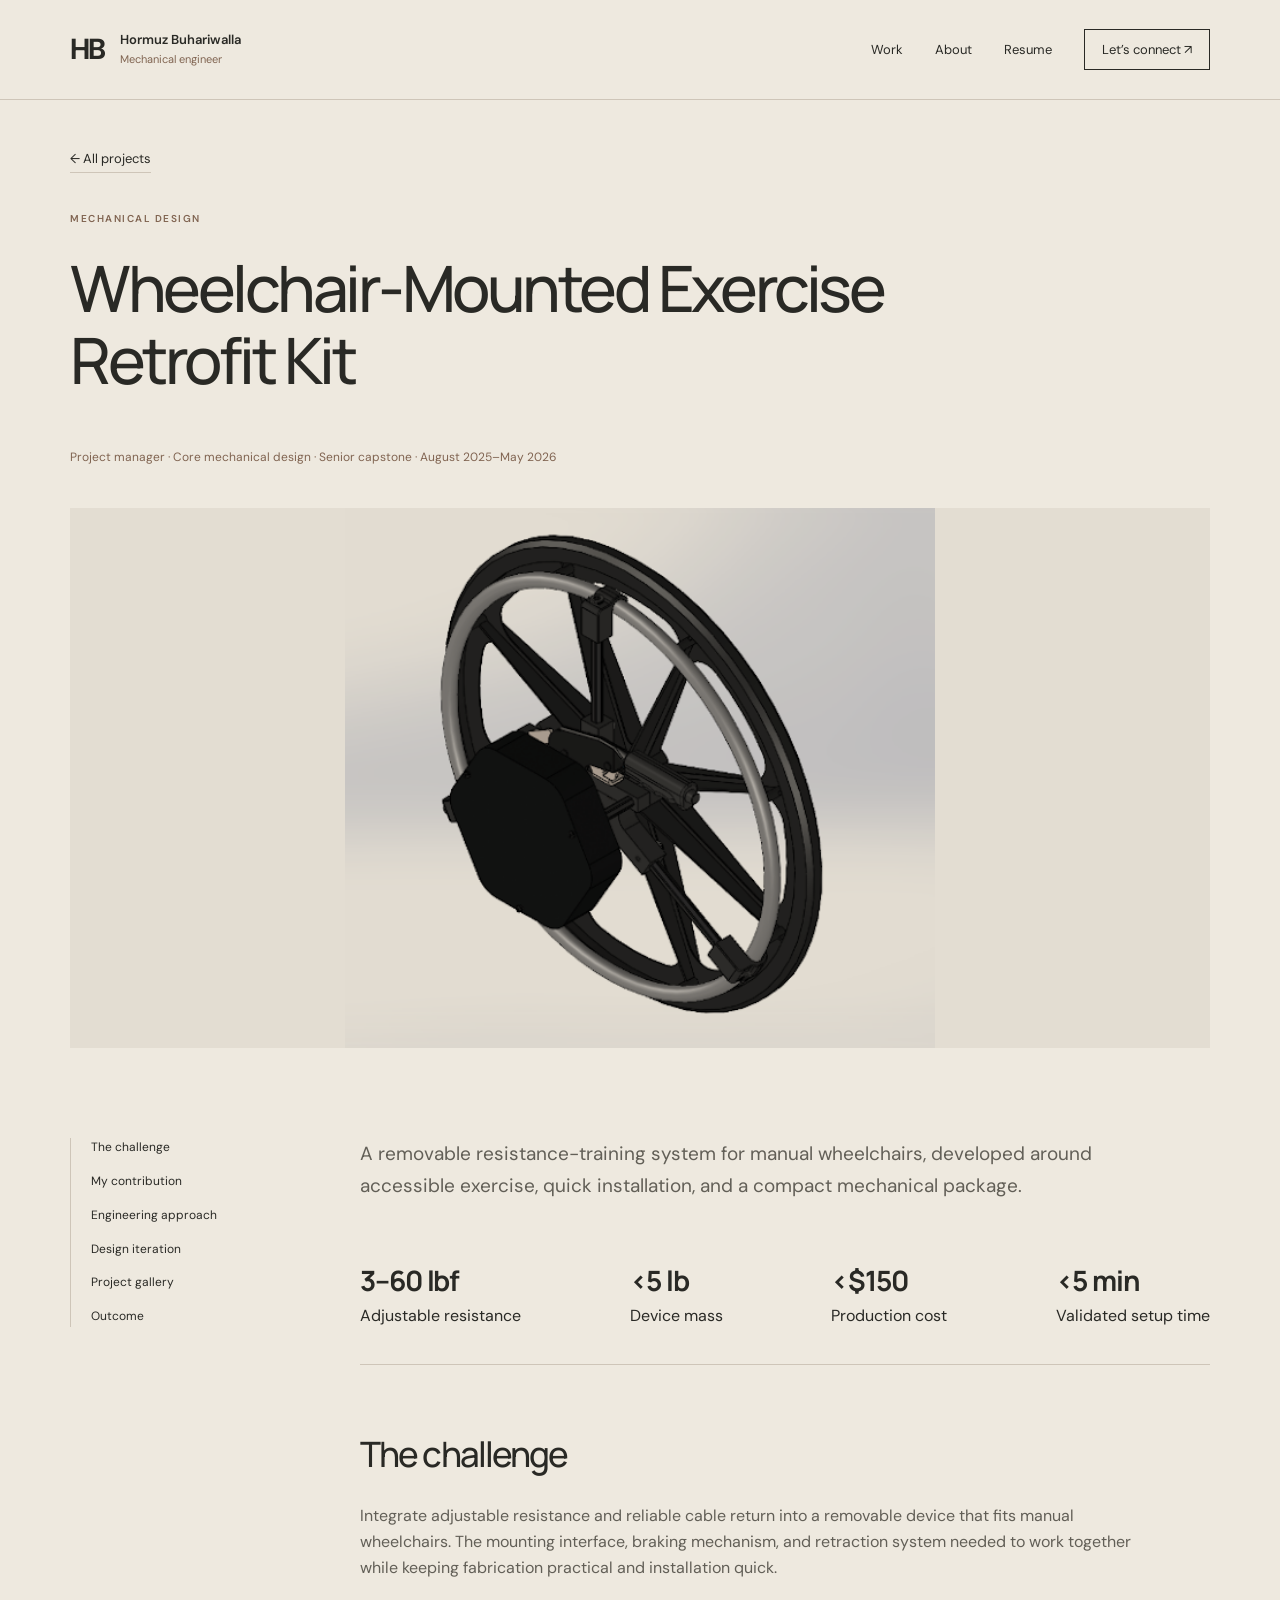
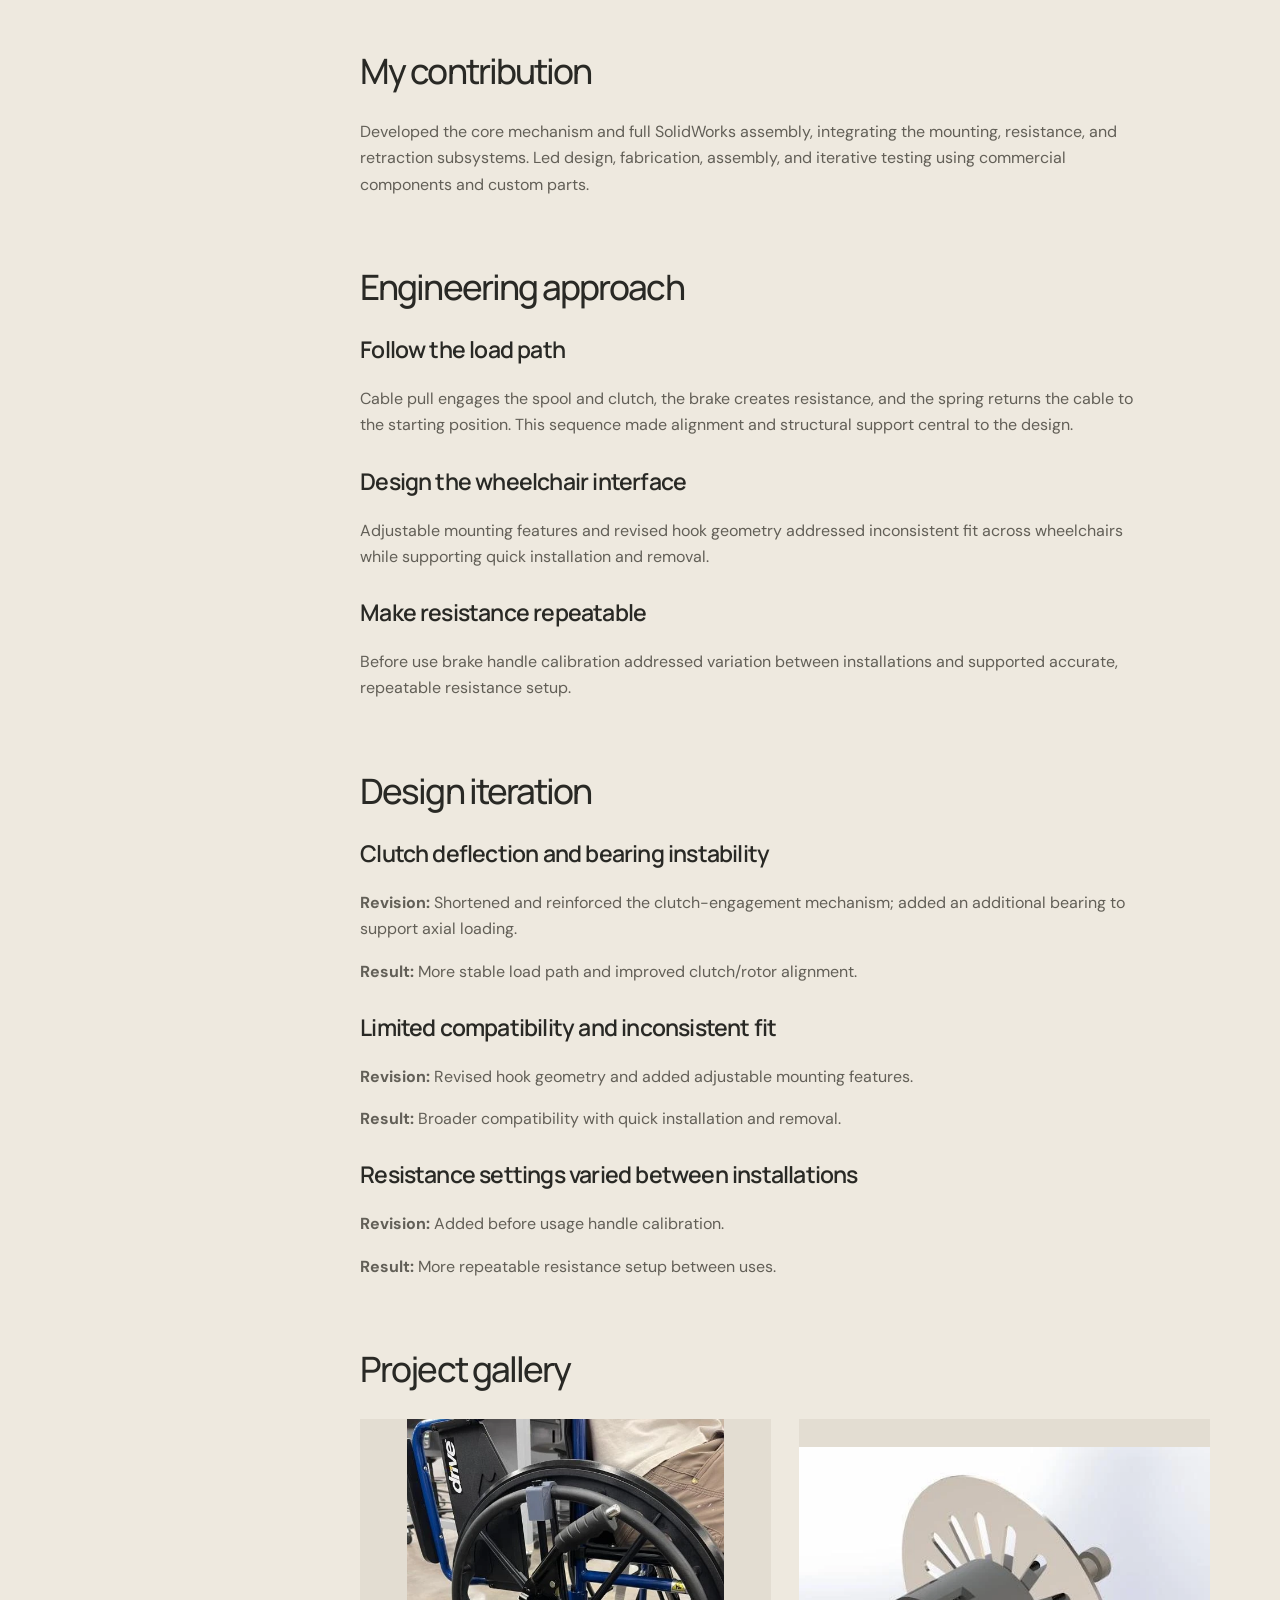
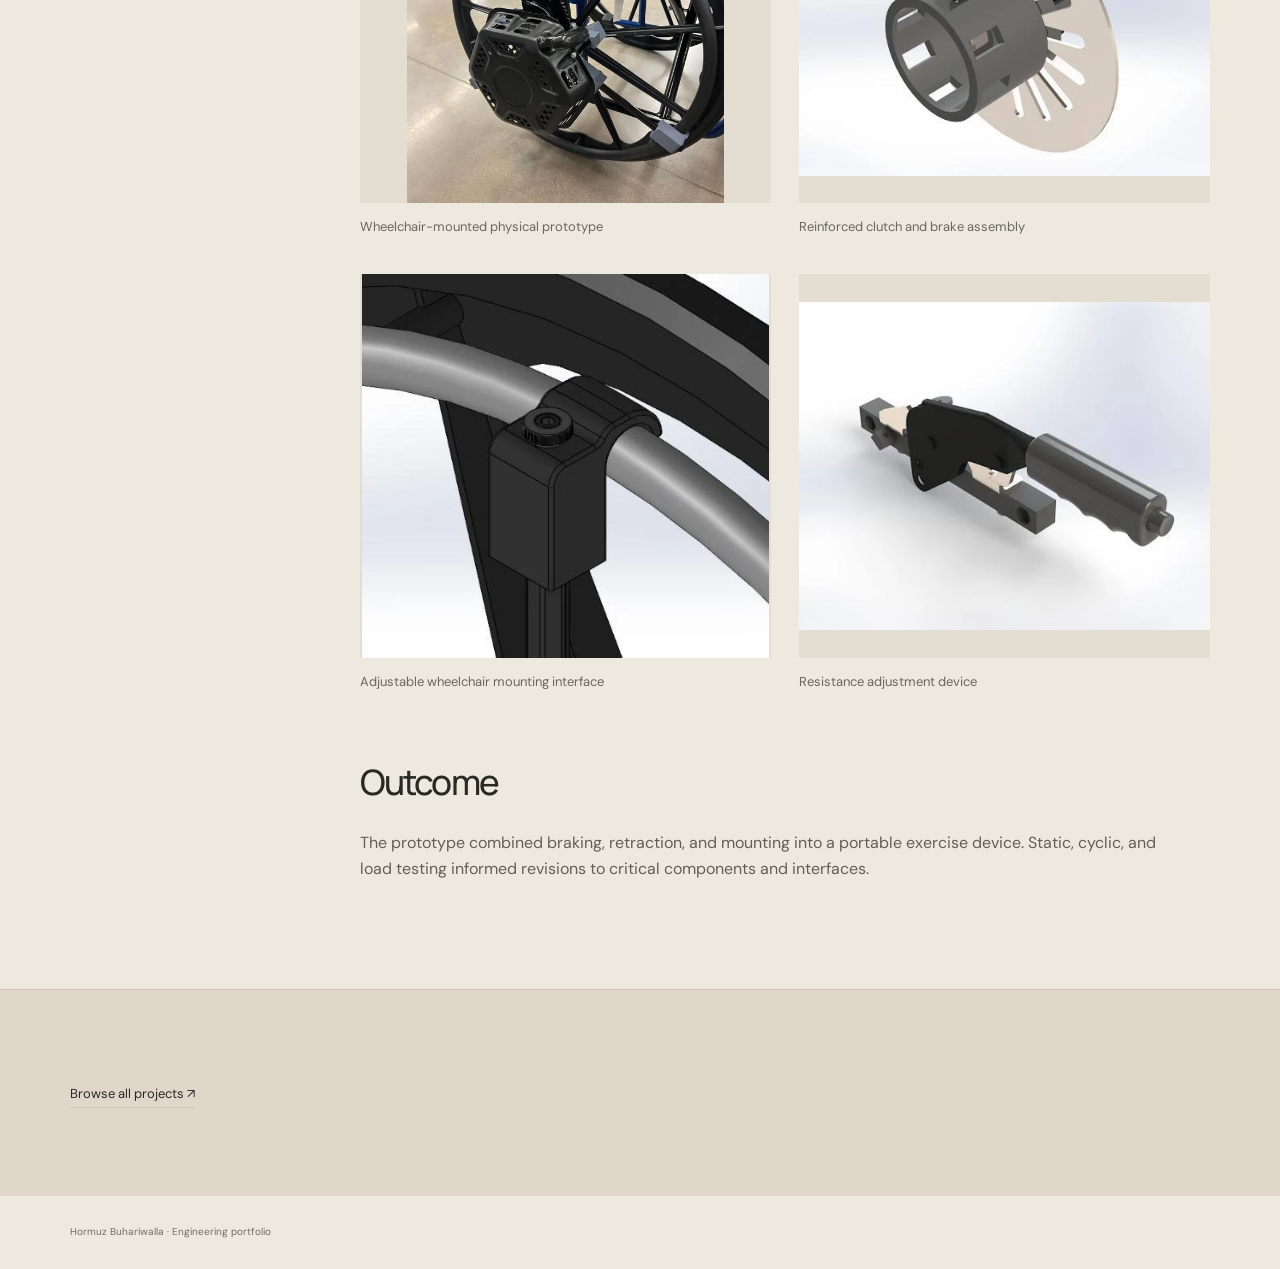
==== wheelchair-retrofit/index.html @ 3265df92 "Publish engineering portfolio v1" ====
<!doctype html><html lang="en"><head><meta charset="utf-8"><meta name="viewport" content="width=device-width,initial-scale=1"><title>Wheelchair-Mounted Exercise Retrofit Kit - Hormuz Buhariwalla Engineering Portfolio | Hormuz Buhariwalla</title><meta name="description" content="A removable resistance-training system for manual wheelchairs, developed around accessible exercise, quick installation, and a compact mechanical package. Project manager · Core mechanical design ·&amp;hellip;"><meta name="theme-color" content="#eee9df"><link rel="stylesheet" href="/assets/css/style.css?v&#x3D;de39eeb91b524e23d3dc7d03806f3d51"><meta name="generator" content="Publii Open-Source CMS for Static Site"></head><body data-assets="/assets"><a class="skip" href="#main">Skip to content</a><header><a class="brand" href="/">HB<span>Hormuz Buhariwalla<br><small>Mechanical engineer</small></span></a><button class="menu" aria-label="Toggle navigation" aria-expanded="false">Menu ☰</button><nav aria-label="Main navigation"><a href="/#work">Work</a><a href="/#about">About</a><a href="/#resume">Resume</a><a class="nav-contact" href="/#contact">Let’s connect ↗</a></nav></header><main id="main"><section class="case-hero section"><a class="text-link" href="/#work">← All projects</a><p class="eyebrow">Mechanical design</p><h1>Wheelchair-Mounted Exercise Retrofit Kit</h1><p class="role">Project manager · Core mechanical design · Senior capstone · August 2025–May 2026</p><div class="case-cover"><img src="/media/posts/1/system-on-wheel.jpg" alt="Wheelchair-Mounted Exercise Retrofit Kit"></div></section><div class="case-layout section"><aside aria-label="Case study navigation" id="case-nav"></aside><div class="case-content"><p class="lead">A removable resistance-training system for manual wheelchairs, developed around accessible exercise, quick installation, and a compact mechanical package.</p><div class="metrics"><div><strong>3–60 lbf</strong>Adjustable resistance</div><div><strong>&lt;5 lb</strong>Device mass</div><div><strong>&lt;$150</strong>Production cost</div><div><strong>&lt;5 min</strong>Validated setup time</div></div><h2>The challenge</h2><p>Integrate adjustable resistance and reliable cable return into a removable device that fits manual wheelchairs. The mounting interface, braking mechanism, and retraction system needed to work together while keeping fabrication practical and installation quick.</p><h2>My contribution</h2><p>Developed the core mechanism and full SolidWorks assembly, integrating the mounting, resistance, and retraction subsystems. Led design, fabrication, assembly, and iterative testing using commercial components and custom parts.</p><h2>Engineering approach</h2><h3>Follow the load path</h3><p>Cable pull engages the spool and clutch, the brake creates resistance, and the spring returns the cable to the starting position. This sequence made alignment and structural support central to the design.</p><h3>Design the wheelchair interface</h3><p>Adjustable mounting features and revised hook geometry addressed inconsistent fit across wheelchairs while supporting quick installation and removal.</p><h3>Make resistance repeatable</h3><p>Before use brake handle calibration addressed variation between installations and supported accurate, repeatable resistance setup.</p><h2>Design iteration</h2><h3>Clutch deflection and bearing instability</h3><p><strong>Revision:</strong> Shortened and reinforced the clutch-engagement mechanism; added an additional bearing to support axial loading.</p><p><strong>Result:</strong> More stable load path and improved clutch/rotor alignment.</p><h3>Limited compatibility and inconsistent fit</h3><p><strong>Revision:</strong> Revised hook geometry and added adjustable mounting features.</p><p><strong>Result:</strong> Broader compatibility with quick installation and removal.</p><h3>Resistance settings varied between installations</h3><p><strong>Revision:</strong> Added before usage handle calibration.</p><p><strong>Result:</strong> More repeatable resistance setup between uses.</p><h2>Project gallery</h2><div class="case-gallery"><figure class="post__image"><img src="/media/posts/1/p2-1.webp" alt="Wheelchair-mounted physical prototype" loading="lazy"><figcaption>Wheelchair-mounted physical prototype</figcaption></figure><figure class="post__image"><img src="/media/posts/1/p3-0.webp" alt="Reinforced clutch and brake assembly" loading="lazy"><figcaption>Reinforced clutch and brake assembly</figcaption></figure><figure class="post__image"><img src="/media/posts/1/p3-1.webp" alt="Adjustable wheelchair mounting interface" loading="lazy"><figcaption>Adjustable wheelchair mounting interface</figcaption></figure><figure class="post__image"><img src="/media/posts/1/p3-2.webp" alt="Resistance adjustment device" loading="lazy"><figcaption>Resistance adjustment device</figcaption></figure></div><h2>Outcome</h2><p>The prototype combined braking, retraction, and mounting into a portable exercise device. Static, cyclic, and load testing informed revisions to critical components and interfaces.</p></div></div><section class="next-project section"><a class="text-link" href="/#work">Browse all projects ↗</a></section></main><footer><span>Hormuz Buhariwalla · Engineering portfolio</span></footer><dialog id="lightbox"><button aria-label="Close image">Close ✕</button><img alt=""><p></p></dialog><script defer="defer" src="/assets/js/main.js"></script></body></html>
---- assets/css/style.css ----
@import "https://fonts.googleapis.com/css2?family=DM+Sans:wght@400;500;600;700&family=Manrope:wght@400;500;600;700;800&display=swap";:root{--cream:#eee9df;--ink:#292925;--brown:#806451;--line:#cec5b8;--paper:#f7f4ee}*{box-sizing:border-box}html{scroll-behavior:smooth;scroll-padding-top:105px}body{background:var(--cream);color:var(--ink);margin:0;font-family:DM Sans,sans-serif;font-size:16px;line-height:1.65}a{color:inherit;text-decoration:none}button{font:inherit;cursor:pointer}img{max-width:100%;display:block}button,a{touch-action:manipulation}a:focus-visible{outline:3px solid var(--brown);outline-offset:5px}button:focus-visible{outline:3px solid var(--brown);outline-offset:5px}.skip{z-index:100;background:#fff;padding:10px;position:fixed;top:-100px}.skip:focus{top:0}header{border-bottom:1px solid var(--line);background:var(--cream);z-index:10;justify-content:space-between;align-items:center;height:100px;padding:0 5.5%;display:flex;position:sticky;top:0}.brand{letter-spacing:-2px;align-items:center;gap:16px;font-size:29px;font-weight:700;display:flex}.brand>span{letter-spacing:0;font-size:13px;font-weight:600;line-height:1.4}.brand small{color:var(--brown);font-size:11px;font-weight:400}nav{align-items:center;gap:32px;font-size:13px;display:flex}.nav-contact{border:1px solid var(--ink);padding:9px 17px}.menu{display:none}.section{padding:90px 5.5%}h1,h2,h3,p{margin-top:0}h1,h2,h3{letter-spacing:-.055em;font-family:Manrope,sans-serif;line-height:1.12}h1{font-size:clamp(44px,5.4vw,82px);font-weight:500}h2{margin-bottom:28px;font-size:clamp(34px,3.6vw,54px);font-weight:500}h3{letter-spacing:-.035em;font-size:25px;font-weight:600}em{color:var(--brown);font-family:Georgia,serif;font-weight:400}.eyebrow{letter-spacing:.15em;text-transform:uppercase;color:var(--brown);margin-bottom:24px;font-size:10px;font-weight:600}.dot{background:var(--brown);border-radius:50%;width:7px;height:7px;margin-right:8px;display:inline-block}.lead{max-width:650px;font-size:19px;line-height:1.7}.hero{grid-template-columns:1.05fr 1fr;gap:5%;min-height:690px;padding:65px 5.5% 70px;display:grid}.hero-copy{align-self:center}.hero h1{margin-bottom:25px}.hero .lead{max-width:470px;font-size:17px}.actions{flex-wrap:wrap;align-items:center;gap:26px;margin-top:32px;display:flex}.button{background:var(--ink);color:var(--paper);border:1px solid var(--ink);justify-content:space-between;align-items:center;gap:38px;padding:15px 21px;font-size:13px;display:inline-flex}.button:hover{background:var(--brown)}.text-link{border-bottom:1px solid var(--line);padding-bottom:5px;font-size:13px}.hero-note{color:#706b62;max-width:400px;margin-top:36px;font-size:11px}.hero-visual{background:#e3ddd1;flex-direction:column;min-height:510px;display:flex;position:relative;overflow:hidden}.hero-visual img{object-fit:contain;mix-blend-mode:multiply;width:100%;height:440px;transition:transform .6s}.hero-visual:hover img{transform:scale(1.035)}.visual-label{text-transform:uppercase;letter-spacing:.14em;color:var(--brown);padding:25px 28px 0;font-size:10px}.visual-caption{border-top:1px solid #ccc3b5;justify-content:space-between;margin-top:auto;padding:22px 28px;font-size:11px;display:flex}.section-heading{justify-content:space-between;align-items:flex-end;gap:50px;margin-bottom:40px;display:flex}.section-heading>p{color:#69675e;max-width:335px;font-size:14px}.section-heading h2{margin-bottom:0}.work{border-top:1px solid var(--line)}.filters{flex-wrap:wrap;gap:10px;margin:35px 0;display:flex}.filters button{border:1px solid var(--line);background:0 0;border-radius:20px;padding:8px 14px;font-size:11px}.filters button[aria-pressed=true]{background:var(--ink);color:var(--paper);border-color:var(--ink)}.project-grid{grid-template-columns:1fr 1fr;gap:55px 32px;display:grid}.project-card[hidden]{display:none}.card-image{background:#e3ddd2;height:350px;margin-bottom:24px;position:relative;overflow:hidden}.card-image img{object-fit:contain;mix-blend-mode:multiply;width:100%;height:100%;transition:transform .4s}.project-card:hover img{transform:scale(1.04)}.card-number{font-size:11px;position:absolute;top:20px;left:22px}.card-arrow{border:1px solid var(--ink);text-align:center;border-radius:50%;width:36px;height:36px;line-height:34px;position:absolute;bottom:20px;right:20px}.project-card .eyebrow{margin-bottom:10px}.project-card h3{max-width:440px;margin-bottom:10px}.project-card>p:not(.eyebrow){color:#69675e;margin-bottom:15px;font-size:14px}.tags{flex-wrap:wrap;gap:8px;display:flex}.tags span{border:1px solid var(--line);padding:4px 10px;font-size:10px}.cad{background:var(--ink);color:var(--cream)}.cad .eyebrow,.cad em{color:#c4a48b}.cad .section-heading>p{color:#b5b4aa}.cad-grid{grid-template-columns:repeat(3,1fr);gap:28px;display:grid}.cad-grid h3{margin:25px 0 12px;font-size:22px}.cad-grid p{color:#b5b4aa;font-size:13px}.zoom{background:#e4e1dc;border:0;width:100%;padding:0;display:block;position:relative}.zoom img{object-fit:contain;width:100%;height:280px}.zoom span{background:var(--paper);color:var(--ink);padding:5px 10px;font-size:10px;position:absolute;bottom:12px;right:12px}.about{grid-template-columns:.65fr 1fr;align-items:center;gap:9%;display:grid}.about>img{object-fit:cover;width:100%;max-height:520px}.about p:not(.eyebrow){color:#66645d}.skill-list{flex-wrap:wrap;gap:8px;margin-top:25px;display:flex}.skill-list span{background:#e0d8cc;padding:7px 11px;font-size:11px}.resume{border-top:1px solid var(--line);grid-template-columns:1fr 1fr;gap:9%;display:grid}.timeline article{border-bottom:1px solid var(--line);margin-bottom:23px;padding:0 0 20px}.timeline article>span{color:var(--brown);font-size:10px}.timeline h3{margin:8px 0;font-size:20px}.timeline p{color:#69675e;margin:0;font-size:13px}.contact{text-align:center;background:#ded4c5}.contact h2{font-size:clamp(42px,5vw,74px)}.contact>p:not(.eyebrow){max-width:510px;margin:0 auto}.contact .actions{justify-content:center}.email{margin-top:25px;font-size:12px;display:inline-block}.copy-email{background:0 0;border:0;margin-left:12px;font-size:10px;text-decoration:underline}.copy-status{min-height:20px;font-size:11px;display:block}footer{color:#726c62;justify-content:space-between;padding:28px 5.5%;font-size:10px;display:flex}.case-hero{padding-top:45px}.case-hero>.eyebrow{margin-top:40px}.case-hero h1{max-width:1000px;font-size:clamp(42px,5vw,72px)}.role{color:var(--brown);margin-top:20px;font-size:12px}.case-cover{background:#e3ddd2;height:540px;margin-top:40px}.case-cover img{object-fit:contain;mix-blend-mode:multiply;width:100%;height:100%}.metrics{border-bottom:1px solid var(--line);justify-content:space-between;gap:20px;padding:35px 0;display:flex}.metrics strong{letter-spacing:-.04em;font-family:Manrope,sans-serif;font-size:28px;display:block}.metrics span{color:#6a655d;font-size:11px}.case-layout{grid-template-columns:210px 1fr;gap:7%;padding-top:0;display:grid}.case-layout aside{border-left:1px solid var(--line);flex-direction:column;align-self:start;gap:14px;padding-left:20px;font-size:12px;display:flex;position:sticky;top:135px}.case-content>section{margin-bottom:75px;scroll-margin-top:120px}.case-content p{color:#625f57;max-width:800px}.case-content h2{font-size:35px}.approach{border-top:1px solid var(--line);gap:25px;margin-top:25px;padding-top:25px;display:flex}.approach>span{color:var(--brown);font-size:11px}.approach h3{margin-bottom:12px;font-size:22px}.iteration-table article{border-top:1px solid var(--line);grid-template-columns:1fr 1fr 1fr;gap:22px;padding:25px 0;display:grid}.iteration-table h3{letter-spacing:-.02em;margin-top:10px;font-size:17px;line-height:1.4}.iteration-table small{text-transform:uppercase;letter-spacing:.12em;color:var(--brown);font-size:9px}.iteration-table p{margin-top:10px;font-size:13px}.gallery{grid-template-columns:1fr 1fr;gap:25px;display:grid}.gallery figure{margin:0}.gallery img{height:310px}.gallery figcaption{color:#6a655d;margin-top:12px;font-size:11px}.next-project{border-top:1px solid var(--line);background:#e0d7ca}.next-project h2{max-width:800px}.next-project a:hover h2{color:var(--brown)}dialog{background:var(--paper);border:0;max-width:90vw;max-height:90vh;padding:25px}dialog::backdrop{background:#191916cf}dialog img{object-fit:contain;max-width:80vw;max-height:70vh;margin:auto}dialog button{background:0 0;border:0;margin-bottom:15px;margin-left:auto;font-size:12px;display:block}dialog p{text-align:center;margin:15px 0 0;font-size:12px}@media (min-width:1600px){main{max-width:1600px;margin:auto}}@media (max-width:900px){header{height:80px}.hero{gap:25px}.hero-visual{min-height:420px}.hero-visual img{height:340px}.visual-caption,.visual-caption span{display:block}.section{padding-top:65px;padding-bottom:65px}.card-image{height:280px}.case-layout{grid-template-columns:155px 1fr;gap:4%}.cad-grid{gap:18px}.cad-grid .zoom img{height:220px}.case-cover{height:430px}.metrics strong{font-size:22px}}@media (max-width:650px){header{height:76px;padding:0 6%}.brand{font-size:25px}.brand>span{font-size:11px}.menu{background:0 0;border:0;font-size:12px;display:block}nav{background:var(--cream);border-bottom:1px solid var(--line);padding:25px 6%;display:none;position:absolute;top:76px;left:0;right:0}nav.open{flex-direction:column;align-items:flex-start;gap:20px;display:flex}.hero{padding:40px 6%;display:block}.hero h1{font-size:48px}.hero .eyebrow{font-size:8px}.hero-visual{min-height:370px;margin-top:35px}.hero-visual img{height:310px}.visual-caption{padding:18px;font-size:10px;display:flex}.section{padding:55px 6%}.section-heading{display:block}.section-heading>p{margin-top:25px}.project-grid,.cad-grid,.about,.resume{grid-template-columns:1fr}.project-grid{gap:40px}.card-image{height:320px}.cad-grid{gap:30px}.cad-grid .zoom img{height:290px}.about{gap:35px}.about>img{max-width:300px;max-height:360px}.resume{gap:40px}.case-hero h1{font-size:40px}.case-cover{height:300px}.metrics{grid-template-columns:1fr 1fr;display:grid}.case-layout{padding-top:0;display:block}.case-layout aside{border:0;flex-flow:wrap;gap:10px 20px;margin-bottom:45px;padding:0;position:static}.case-content h2{font-size:30px}.iteration-table article{grid-template-columns:1fr;gap:5px}.gallery{grid-template-columns:1fr}.gallery img{height:300px}.contact .email{font-size:11px}footer{flex-direction:column;gap:20px}h3{font-size:24px}}@media (prefers-reduced-motion:reduce){html{scroll-behavior:auto}*{transition:none!important}}.case-content>h2{margin-top:70px;scroll-margin-top:120px}.case-content>h3{margin-top:30px;font-size:23px}.case-content>.metrics{margin-bottom:40px}.case-content>figure{margin:30px 0}.case-content>figure img{object-fit:contain;background:#e3ddd2;width:100%;max-height:520px}.case-content figcaption{color:#69675e;font-size:12px}.project-card p p{margin:0}.project-card img[hidden]{display:none}.case-gallery{grid-template-columns:repeat(2,minmax(0,1fr));gap:36px 28px;margin:30px 0 60px;display:grid}.case-gallery>figure{min-width:0;margin:0}.case-gallery>figure img,.case-gallery .zoom img{object-fit:contain;background:#e3ddd2;width:100%;height:clamp(340px,30vw,460px);max-height:none}.case-gallery figcaption{margin-top:14px;font-size:13px;line-height:1.6}@media (max-width:650px){.case-gallery{grid-template-columns:1fr;gap:30px}.case-gallery>figure img,.case-gallery .zoom img{height:340px}}.rack-gallery{grid-template-columns:repeat(3,minmax(0,1fr));gap:30px 22px;margin:30px 0 60px;display:grid}.rack-gallery>figure{min-width:0;margin:0}.rack-gallery>figure img,.rack-gallery .zoom img{object-fit:contain;background:#e3ddd2;width:100%;height:clamp(280px,28vw,420px);max-height:none}.rack-gallery figcaption{margin-top:14px;font-size:13px;line-height:1.6}.rack-gallery>.assembly-video{grid-column:1/-1;margin-top:12px}.assembly-video video{background:#292925;width:100%;height:auto;max-height:680px;display:block}@media (max-width:750px){.rack-gallery{grid-template-columns:1fr;gap:30px}.rack-gallery>figure img,.rack-gallery .zoom img{height:340px}}
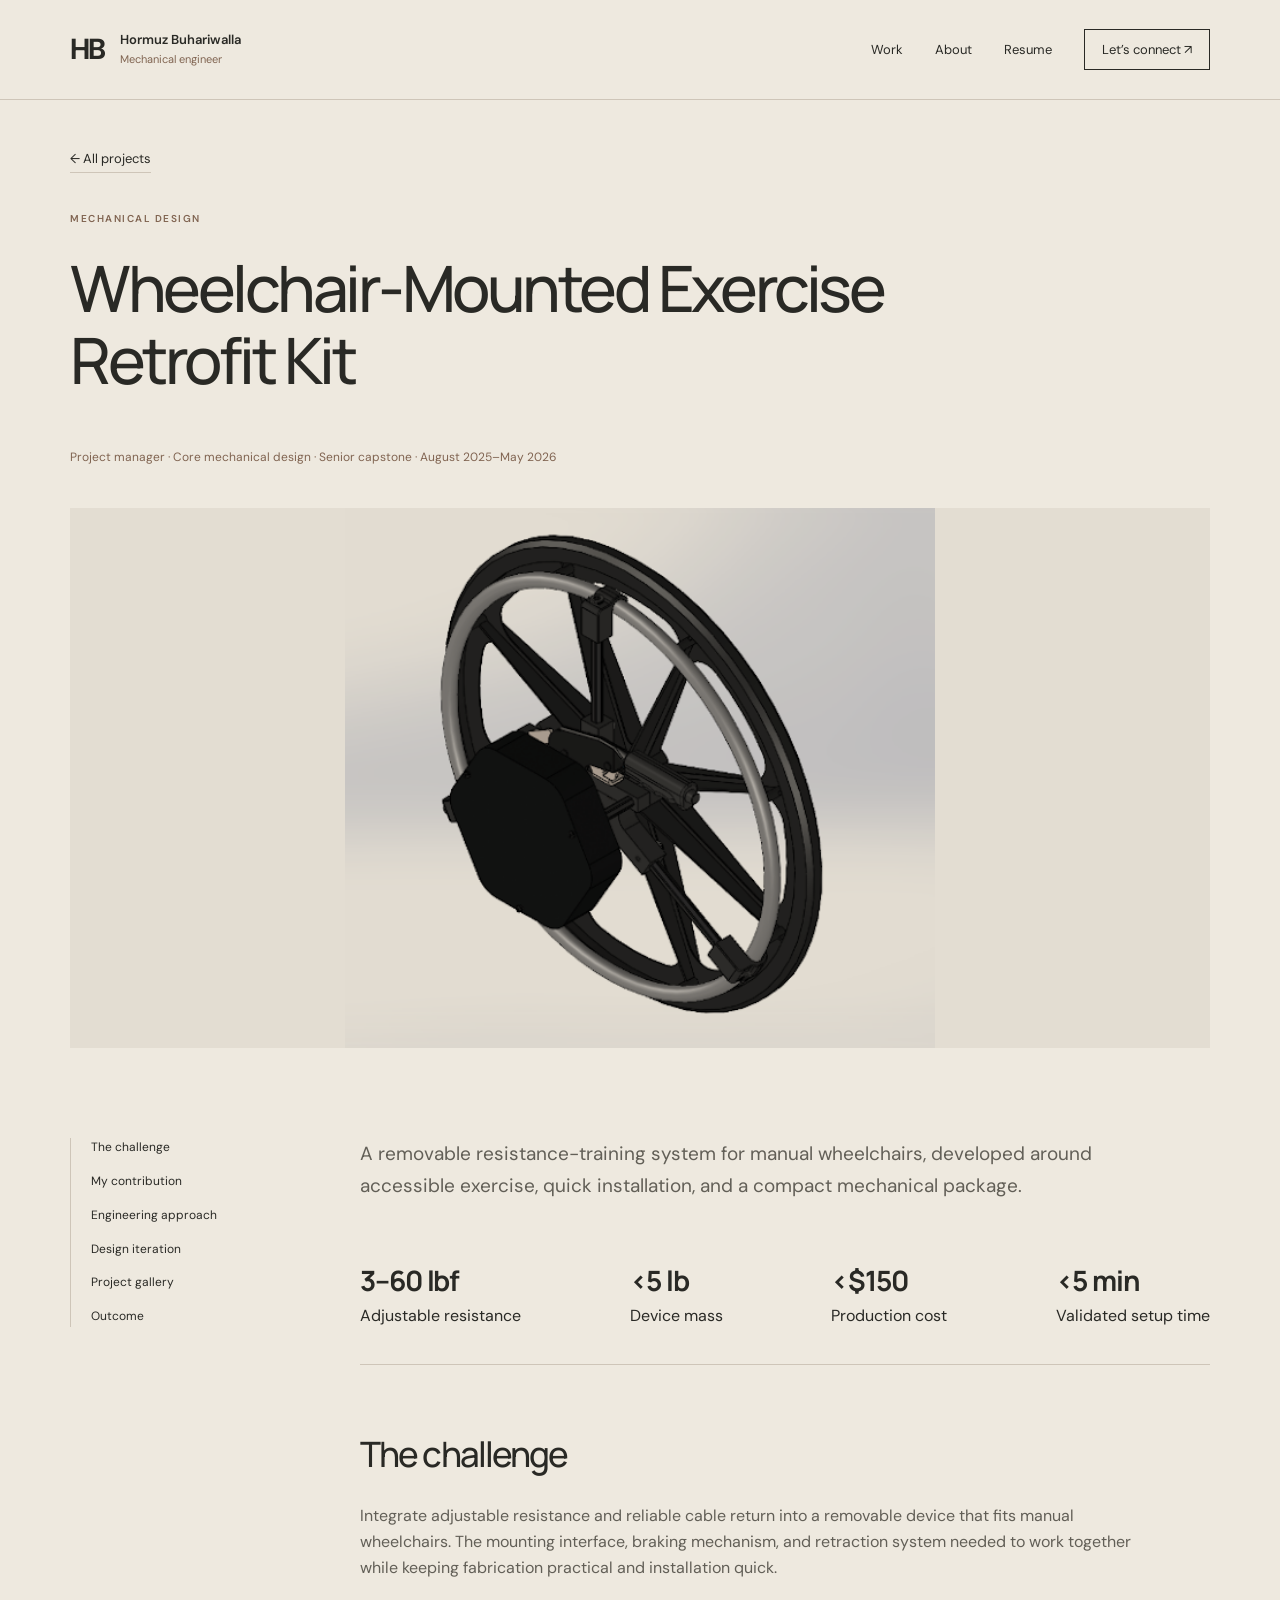
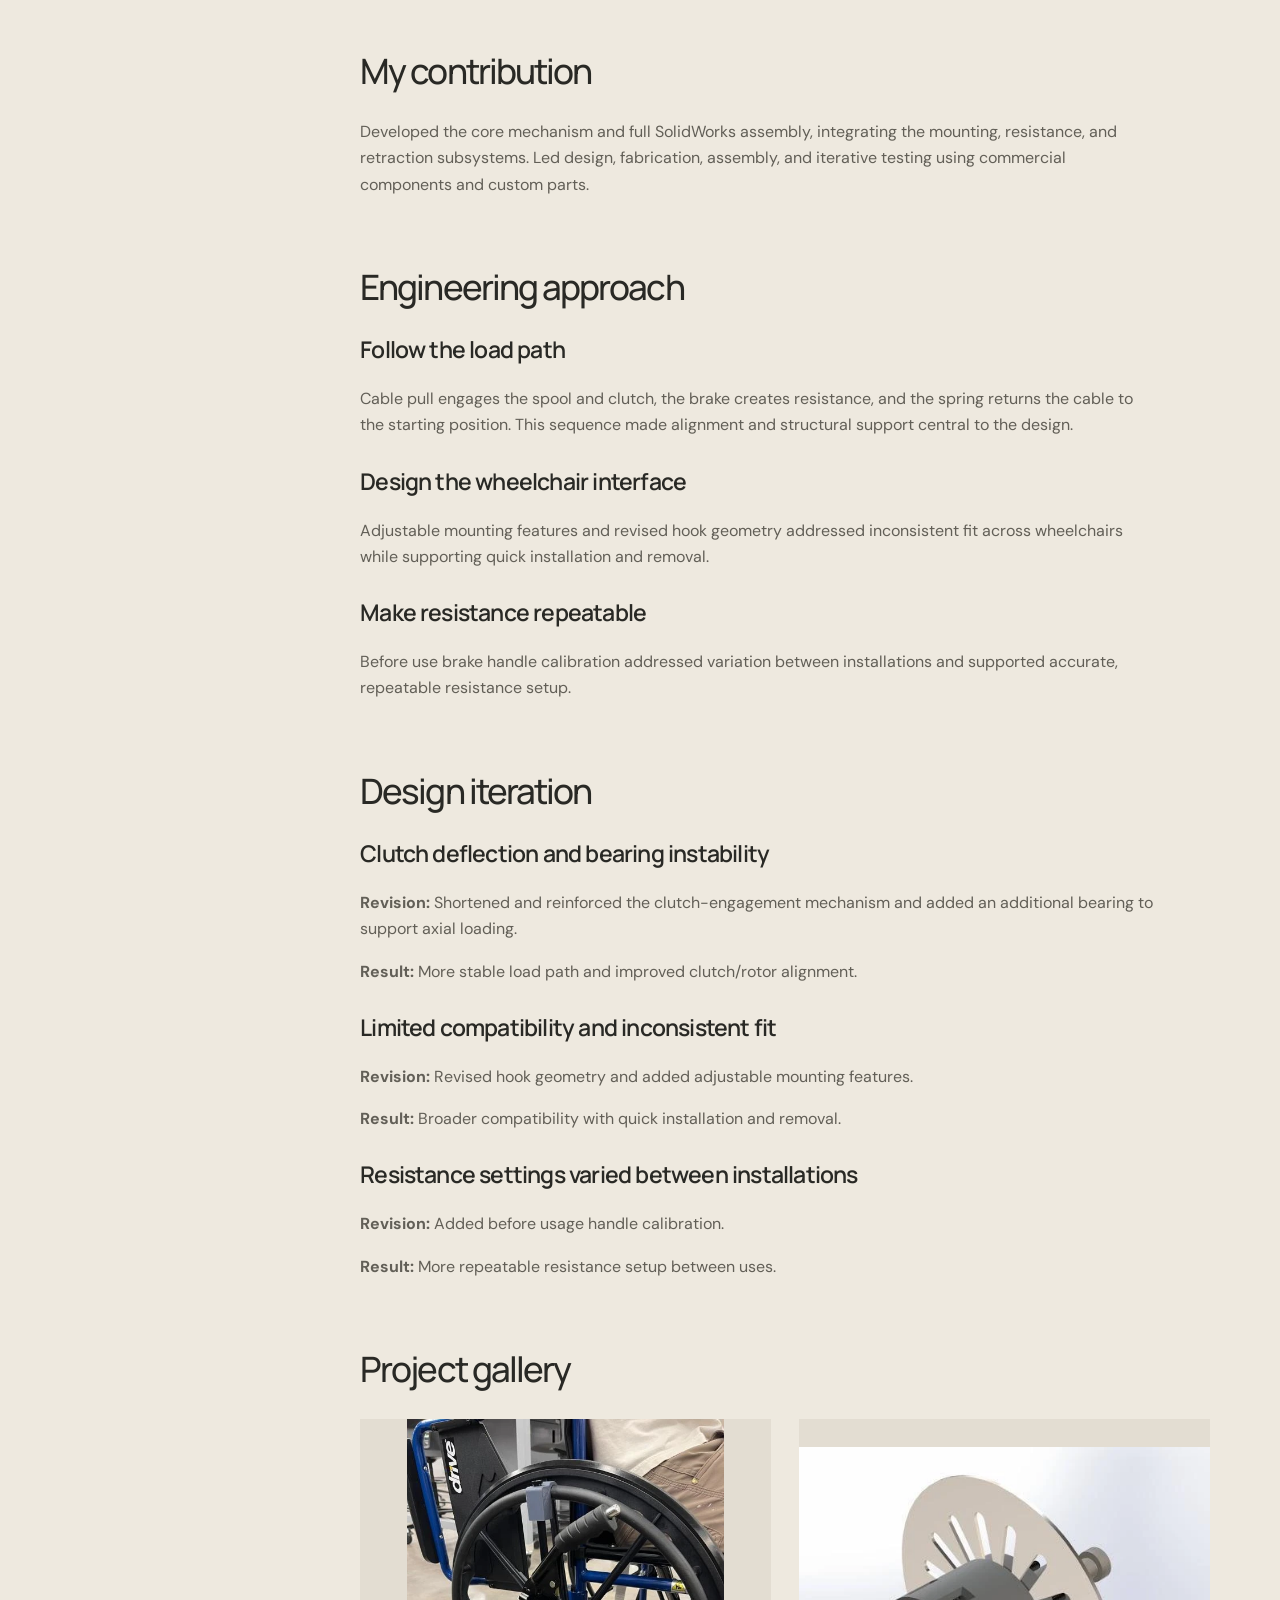
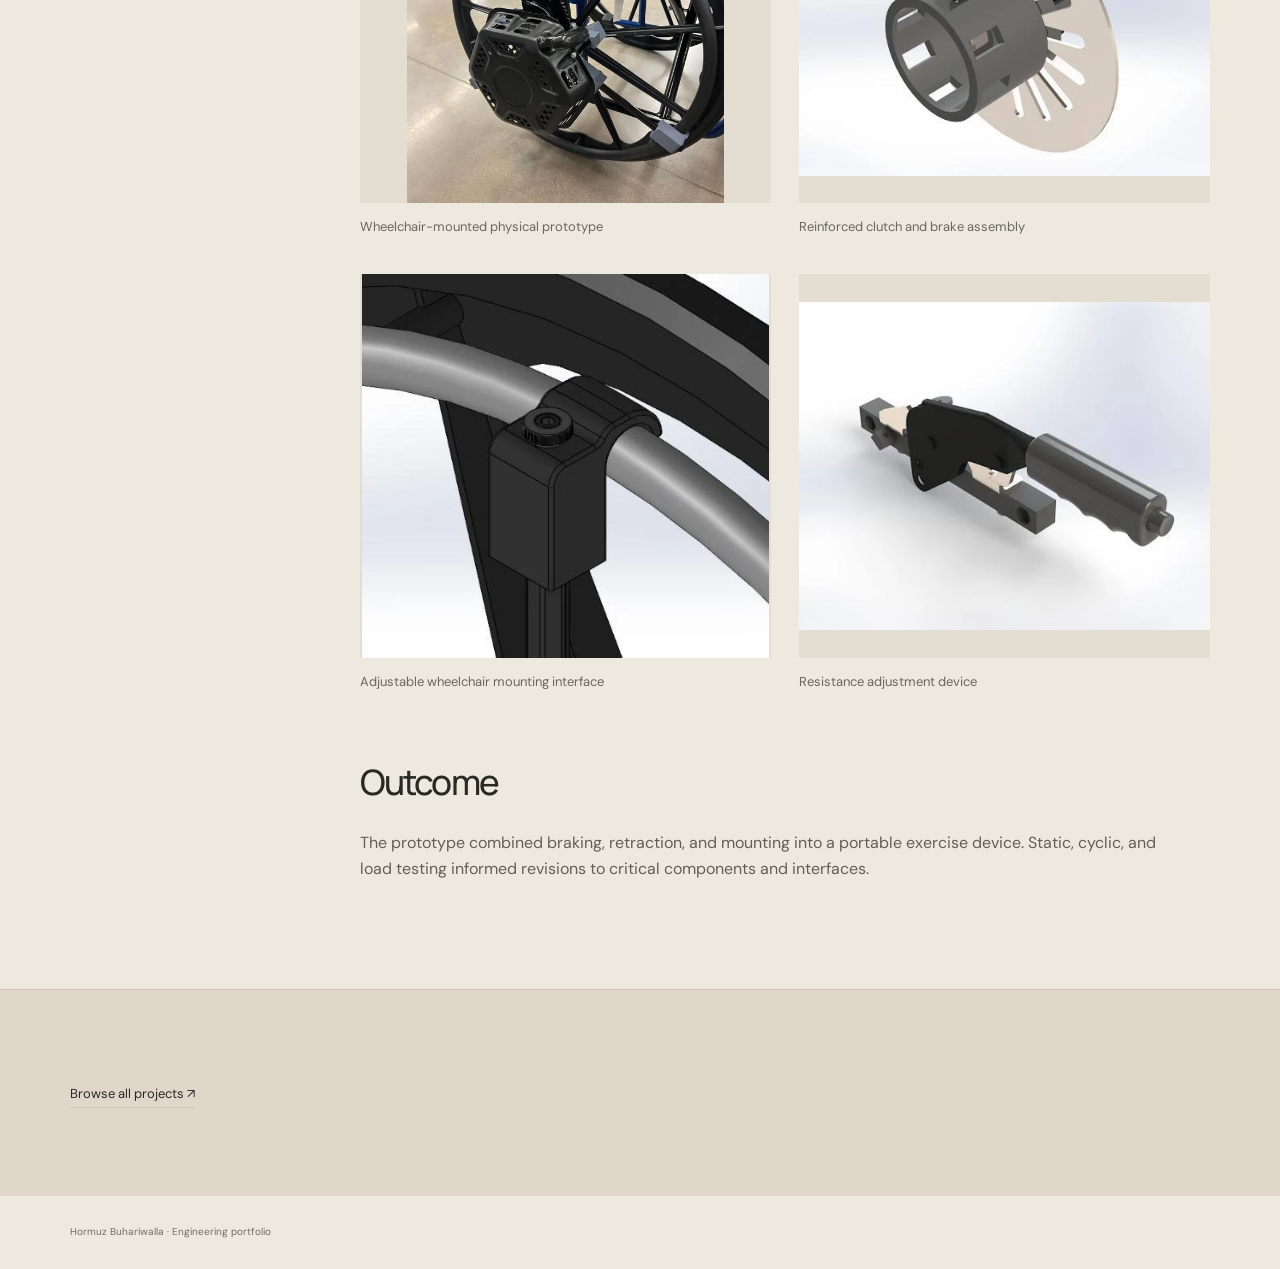
==== commit 7737cc6c: "Publish latest Publii changes and remove contact button" ====
--- a/wheelchair-retrofit/index.html
+++ b/wheelchair-retrofit/index.html
@@ -1 +1 @@
-<!doctype html><html lang="en"><head><meta charset="utf-8"><meta name="viewport" content="width=device-width,initial-scale=1"><title>Wheelchair-Mounted Exercise Retrofit Kit - Hormuz Buhariwalla Engineering Portfolio | Hormuz Buhariwalla</title><meta name="description" content="A removable resistance-training system for manual wheelchairs, developed around accessible exercise, quick installation, and a compact mechanical package. Project manager · Core mechanical design ·&amp;hellip;"><meta name="theme-color" content="#eee9df"><link rel="stylesheet" href="/assets/css/style.css?v&#x3D;de39eeb91b524e23d3dc7d03806f3d51"><meta name="generator" content="Publii Open-Source CMS for Static Site"></head><body data-assets="/assets"><a class="skip" href="#main">Skip to content</a><header><a class="brand" href="/">HB<span>Hormuz Buhariwalla<br><small>Mechanical engineer</small></span></a><button class="menu" aria-label="Toggle navigation" aria-expanded="false">Menu ☰</button><nav aria-label="Main navigation"><a href="/#work">Work</a><a href="/#about">About</a><a href="/#resume">Resume</a><a class="nav-contact" href="/#contact">Let’s connect ↗</a></nav></header><main id="main"><section class="case-hero section"><a class="text-link" href="/#work">← All projects</a><p class="eyebrow">Mechanical design</p><h1>Wheelchair-Mounted Exercise Retrofit Kit</h1><p class="role">Project manager · Core mechanical design · Senior capstone · August 2025–May 2026</p><div class="case-cover"><img src="/media/posts/1/system-on-wheel.jpg" alt="Wheelchair-Mounted Exercise Retrofit Kit"></div></section><div class="case-layout section"><aside aria-label="Case study navigation" id="case-nav"></aside><div class="case-content"><p class="lead">A removable resistance-training system for manual wheelchairs, developed around accessible exercise, quick installation, and a compact mechanical package.</p><div class="metrics"><div><strong>3–60 lbf</strong>Adjustable resistance</div><div><strong>&lt;5 lb</strong>Device mass</div><div><strong>&lt;$150</strong>Production cost</div><div><strong>&lt;5 min</strong>Validated setup time</div></div><h2>The challenge</h2><p>Integrate adjustable resistance and reliable cable return into a removable device that fits manual wheelchairs. The mounting interface, braking mechanism, and retraction system needed to work together while keeping fabrication practical and installation quick.</p><h2>My contribution</h2><p>Developed the core mechanism and full SolidWorks assembly, integrating the mounting, resistance, and retraction subsystems. Led design, fabrication, assembly, and iterative testing using commercial components and custom parts.</p><h2>Engineering approach</h2><h3>Follow the load path</h3><p>Cable pull engages the spool and clutch, the brake creates resistance, and the spring returns the cable to the starting position. This sequence made alignment and structural support central to the design.</p><h3>Design the wheelchair interface</h3><p>Adjustable mounting features and revised hook geometry addressed inconsistent fit across wheelchairs while supporting quick installation and removal.</p><h3>Make resistance repeatable</h3><p>Before use brake handle calibration addressed variation between installations and supported accurate, repeatable resistance setup.</p><h2>Design iteration</h2><h3>Clutch deflection and bearing instability</h3><p><strong>Revision:</strong> Shortened and reinforced the clutch-engagement mechanism; added an additional bearing to support axial loading.</p><p><strong>Result:</strong> More stable load path and improved clutch/rotor alignment.</p><h3>Limited compatibility and inconsistent fit</h3><p><strong>Revision:</strong> Revised hook geometry and added adjustable mounting features.</p><p><strong>Result:</strong> Broader compatibility with quick installation and removal.</p><h3>Resistance settings varied between installations</h3><p><strong>Revision:</strong> Added before usage handle calibration.</p><p><strong>Result:</strong> More repeatable resistance setup between uses.</p><h2>Project gallery</h2><div class="case-gallery"><figure class="post__image"><img src="/media/posts/1/p2-1.webp" alt="Wheelchair-mounted physical prototype" loading="lazy"><figcaption>Wheelchair-mounted physical prototype</figcaption></figure><figure class="post__image"><img src="/media/posts/1/p3-0.webp" alt="Reinforced clutch and brake assembly" loading="lazy"><figcaption>Reinforced clutch and brake assembly</figcaption></figure><figure class="post__image"><img src="/media/posts/1/p3-1.webp" alt="Adjustable wheelchair mounting interface" loading="lazy"><figcaption>Adjustable wheelchair mounting interface</figcaption></figure><figure class="post__image"><img src="/media/posts/1/p3-2.webp" alt="Resistance adjustment device" loading="lazy"><figcaption>Resistance adjustment device</figcaption></figure></div><h2>Outcome</h2><p>The prototype combined braking, retraction, and mounting into a portable exercise device. Static, cyclic, and load testing informed revisions to critical components and interfaces.</p></div></div><section class="next-project section"><a class="text-link" href="/#work">Browse all projects ↗</a></section></main><footer><span>Hormuz Buhariwalla · Engineering portfolio</span></footer><dialog id="lightbox"><button aria-label="Close image">Close ✕</button><img alt=""><p></p></dialog><script defer="defer" src="/assets/js/main.js"></script></body></html>+<!doctype html><html lang="en"><head><meta charset="utf-8"><meta name="viewport" content="width=device-width,initial-scale=1"><title>Wheelchair-Mounted Exercise Retrofit Kit - Hormuz Buhariwalla Engineering Portfolio | Hormuz Buhariwalla</title><meta name="description" content="A removable resistance-training system for manual wheelchairs, developed around accessible exercise, quick installation, and a compact mechanical package. Project manager · Core mechanical design ·&amp;hellip;"><meta name="theme-color" content="#eee9df"><link rel="stylesheet" href="/assets/css/style.css?v&#x3D;de39eeb91b524e23d3dc7d03806f3d51"><meta name="generator" content="Publii Open-Source CMS for Static Site"></head><body data-assets="/assets"><a class="skip" href="#main">Skip to content</a><header><a class="brand" href="/">HB<span>Hormuz Buhariwalla<br><small>Mechanical engineer</small></span></a><button class="menu" aria-label="Toggle navigation" aria-expanded="false">Menu ☰</button><nav aria-label="Main navigation"><a href="/#work">Work</a><a href="/#about">About</a><a href="/#resume">Resume</a><a class="nav-contact" href="/#contact">Let’s connect ↗</a></nav></header><main id="main"><section class="case-hero section"><a class="text-link" href="/#work">← All projects</a><p class="eyebrow">Mechanical design</p><h1>Wheelchair-Mounted Exercise Retrofit Kit</h1><p class="role">Project manager · Core mechanical design · Senior capstone · August 2025–May 2026</p><div class="case-cover"><img src="/media/posts/1/system-on-wheel.jpg" alt="Wheelchair-Mounted Exercise Retrofit Kit"></div></section><div class="case-layout section"><aside aria-label="Case study navigation" id="case-nav"></aside><div class="case-content"><p class="lead">A removable resistance-training system for manual wheelchairs, developed around accessible exercise, quick installation, and a compact mechanical package.</p><div class="metrics"><div><strong>3–60 lbf</strong>Adjustable resistance</div><div><strong>&lt;5 lb</strong>Device mass</div><div><strong>&lt;$150</strong>Production cost</div><div><strong>&lt;5 min</strong>Validated setup time</div></div><h2>The challenge</h2><p>Integrate adjustable resistance and reliable cable return into a removable device that fits manual wheelchairs. The mounting interface, braking mechanism, and retraction system needed to work together while keeping fabrication practical and installation quick.</p><h2>My contribution</h2><p>Developed the core mechanism and full SolidWorks assembly, integrating the mounting, resistance, and retraction subsystems. Led design, fabrication, assembly, and iterative testing using commercial components and custom parts.</p><h2>Engineering approach</h2><h3>Follow the load path</h3><p>Cable pull engages the spool and clutch, the brake creates resistance, and the spring returns the cable to the starting position. This sequence made alignment and structural support central to the design.</p><h3>Design the wheelchair interface</h3><p>Adjustable mounting features and revised hook geometry addressed inconsistent fit across wheelchairs while supporting quick installation and removal.</p><h3>Make resistance repeatable</h3><p>Before use brake handle calibration addressed variation between installations and supported accurate, repeatable resistance setup.</p><h2>Design iteration</h2><h3>Clutch deflection and bearing instability</h3><p><strong>Revision:</strong> Shortened and reinforced the clutch-engagement mechanism and added an additional bearing to support axial loading.</p><p><strong>Result:</strong> More stable load path and improved clutch/rotor alignment.</p><h3>Limited compatibility and inconsistent fit</h3><p><strong>Revision:</strong> Revised hook geometry and added adjustable mounting features.</p><p><strong>Result:</strong> Broader compatibility with quick installation and removal.</p><h3>Resistance settings varied between installations</h3><p><strong>Revision:</strong> Added before usage handle calibration.</p><p><strong>Result:</strong> More repeatable resistance setup between uses.</p><h2>Project gallery</h2><div class="case-gallery"><figure class="post__image"><img src="/media/posts/1/p2-1.webp" alt="Wheelchair-mounted physical prototype" loading="lazy"><figcaption>Wheelchair-mounted physical prototype</figcaption></figure><figure class="post__image"><img src="/media/posts/1/p3-0.webp" alt="Reinforced clutch and brake assembly" loading="lazy"><figcaption>Reinforced clutch and brake assembly</figcaption></figure><figure class="post__image"><img src="/media/posts/1/p3-1.webp" alt="Adjustable wheelchair mounting interface" loading="lazy"><figcaption>Adjustable wheelchair mounting interface</figcaption></figure><figure class="post__image"><img src="/media/posts/1/p3-2.webp" alt="Resistance adjustment device" loading="lazy"><figcaption>Resistance adjustment device</figcaption></figure></div><h2>Outcome</h2><p>The prototype combined braking, retraction, and mounting into a portable exercise device. Static, cyclic, and load testing informed revisions to critical components and interfaces.</p></div></div><section class="next-project section"><a class="text-link" href="/#work">Browse all projects ↗</a></section></main><footer><span>Hormuz Buhariwalla · Engineering portfolio</span></footer><dialog id="lightbox"><button aria-label="Close image">Close ✕</button><img alt=""><p></p></dialog><script defer="defer" src="/assets/js/main.js"></script></body></html>
